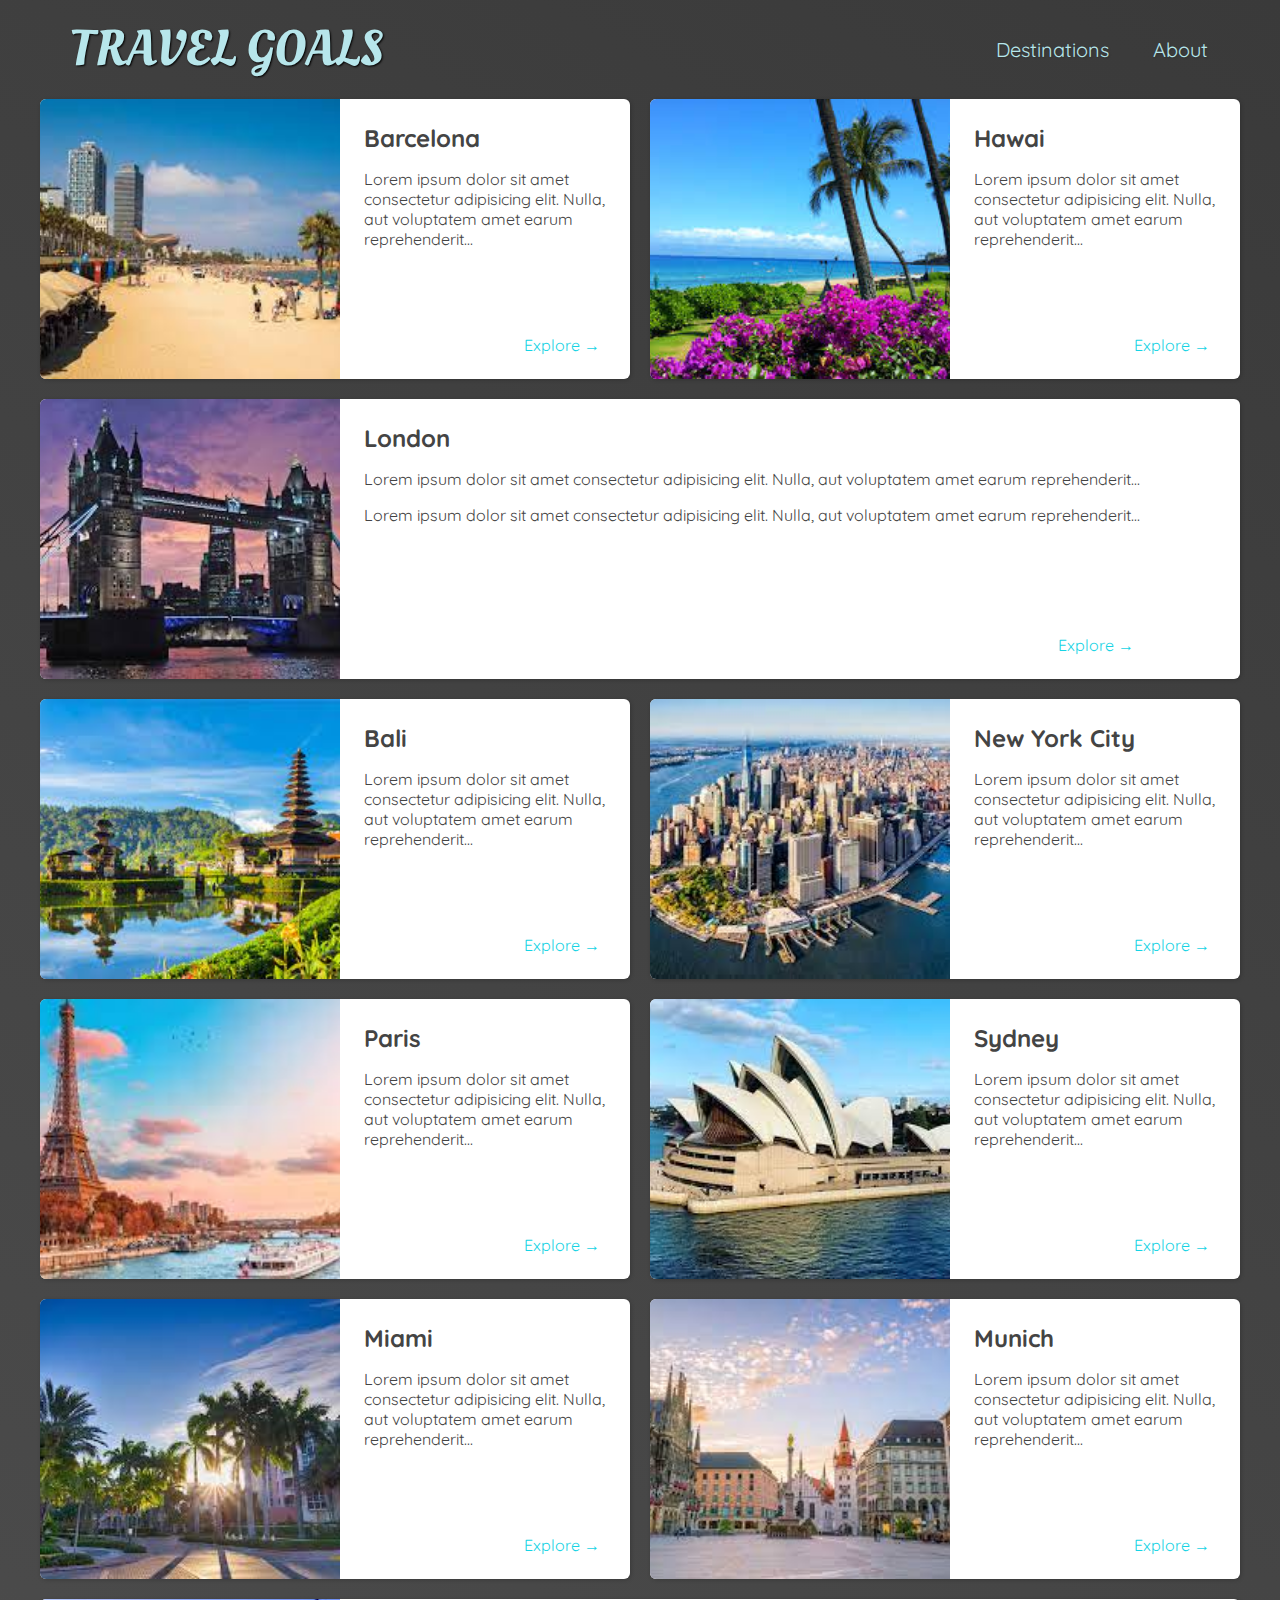
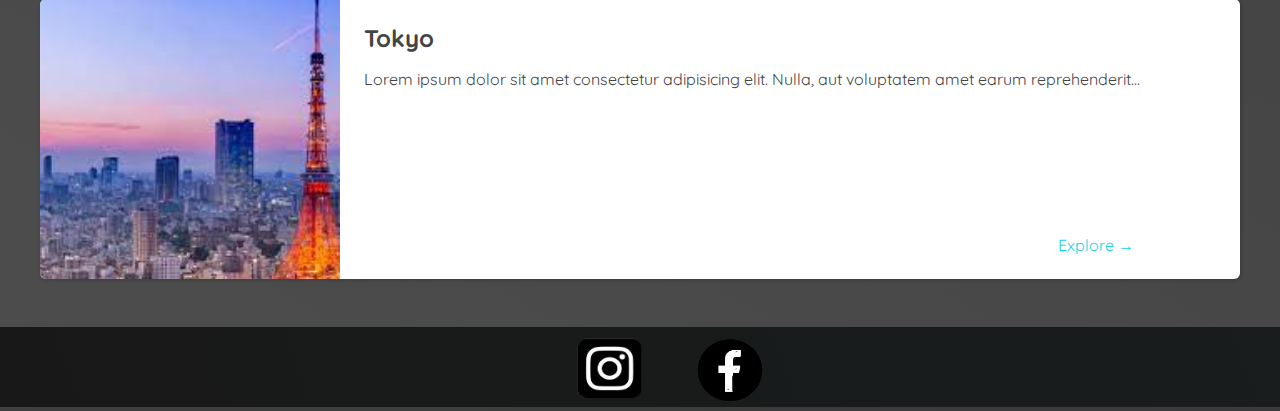
==== places.html @ 65692a7f "first commit" ====
<!DOCTYPE html>
<html lang="en">
<head>
    <meta charset="UTF-8">
    <meta http-equiv="X-UA-Compatible" content="IE=edge">
    <meta name="viewport" content="width=device-width, initial-scale=1.0">
    <link rel="preconnect" href="https://fonts.googleapis.com">
    <link rel="preconnect" href="https://fonts.gstatic.com" crossorigin>
    <link href="https://fonts.googleapis.com/css2?family=Raleway:wght@700&display=swap" rel="stylesheet">
    <link href="https://fonts.googleapis.com/css2?family=Oleo+Script:wght@700&display=swap" rel="stylesheet">
    <link href="https://fonts.googleapis.com/css2?family=Quicksand:wght@300&display=swap" rel="stylesheet">
    <link href="https://fonts.googleapis.com/css2?family=Quicksand:wght@500&display=swap" rel="stylesheet">
    <link rel="stylesheet" href="shared.css">
    <link rel="stylesheet" href="places.css">
    <title>Travel Goals</title>
</head>
<body>
    <header>
        <div id="page-logo">
            <a href="/index.html">Travel Goals</a>
        </div>
        <nav>
            <ul>
                <li><a href="/places.html">Destinations</a></li>
                <li><a href="">About</a></li>
            </ul>
        </nav>
    </header>
    <main>
        <ul>
            <li>
                <img src="images\places\barcelona spain.jpg" alt="City of Barcelona">
                <div class="item-content">
                    <div>
                        <h2>Barcelona</h2>
                    <p>
                        Lorem ipsum dolor sit amet consectetur adipisicing elit. Nulla, aut voluptatem amet earum reprehenderit...
                    </p>
                    </div>
                    
                    <div class="actions">
                        <a href="https://en.wikipedia.org/wiki/Barcelona">Explore &#x2192</a>
                    </div>
                </div>
                
            </li>
            <li>
                <img src="images\places\Hawaii.jpg" alt="Hawai View">
                <div class="item-content">
                    <div>
                        <h2>Hawai</h2>
                        <p>
                            Lorem ipsum dolor sit amet consectetur adipisicing elit. Nulla, aut voluptatem amet earum reprehenderit...
                        </p>
                    </div>
                    
                    <div class="actions">
                        <a href="https://en.wikipedia.org/wiki/Hawai">Explore &#x2192</a>
                    </div>
                </div>
                
            </li>
            <li>
                <img src="images\places\Lomdon.jpg" alt="London View">
                <div class="item-content">
                    <div>
                        <h2>London</h2>
                    <p>
                        Lorem ipsum dolor sit amet consectetur adipisicing elit. Nulla, aut voluptatem amet earum reprehenderit...
                    </p>
                    <p>
                        Lorem ipsum dolor sit amet consectetur adipisicing elit. Nulla, aut voluptatem amet earum reprehenderit...
                    </p>
                    </div>
                    
                    <div class="actions">
                        <a href="https://en.wikipedia.org/wiki/London">Explore &#x2192</a>
                    </div>
                </div>
                
            </li>
            <li>
                <img src="images\places\Bali.jpg" alt="Bali View">
                <div class="item-content">
                    <div>
                        <h2>Bali</h2>
                    <p>
                        Lorem ipsum dolor sit amet consectetur adipisicing elit. Nulla, aut voluptatem amet earum reprehenderit...
                    </p>
                    </div>
                    
                    <div class="actions">
                        <a href="https://en.wikipedia.org/wiki/Bali">Explore &#x2192</a>
                    </div>
                </div>
                
            </li>
            <li>
                <img src="images\places\Newyork city.jpg" alt="New York City">
                <div class="item-content">
                    <div>
                        <h2>New York City</h2>
                    <p>
                        Lorem ipsum dolor sit amet consectetur adipisicing elit. Nulla, aut voluptatem amet earum reprehenderit...
                    </p>
                    </div>
                    
                    <div class="actions">
                        <a href="https://en.wikipedia.org/wiki/New_York_City">Explore &#x2192</a>
                    </div>
                </div>
                
            </li>
            <li>
                <img src="images\places\Paris.jpg" alt="Paris View">
                <div class="item-content">
                    <div>
                        <h2>Paris</h2>
                    <p>
                        Lorem ipsum dolor sit amet consectetur adipisicing elit. Nulla, aut voluptatem amet earum reprehenderit...
                    </p>
                    </div>
                    
                    <div class="actions">
                        <a href="https://en.wikipedia.org/wiki/Paris">Explore &#x2192</a>
                    </div>
                </div>
                
            </li>
            <li>
                <img src="images\places\Sydney.jpg" alt="Sydney View">
                <div class="item-content">
                    <div>
                        <h2>Sydney</h2>
                    <p>
                        Lorem ipsum dolor sit amet consectetur adipisicing elit. Nulla, aut voluptatem amet earum reprehenderit...
                    </p>
                    </div>
                    
                    <div class="actions">
                        <a href="https://en.wikipedia.org/wiki/Sydney">Explore &#x2192</a>
                    </div>
                </div>
                
            </li>
            <li>
                <img src="images\places\miami usa.jpg" alt="Miami">
                <div class="item-content">
                    <div>
                        <h2>Miami</h2>
                    <p>
                        Lorem ipsum dolor sit amet consectetur adipisicing elit. Nulla, aut voluptatem amet earum reprehenderit...
                    </p>
                    </div>
                    
                    <div class="actions">
                        <a href="https://en.wikipedia.org/wiki/Miami">Explore &#x2192</a>
                    </div>
                </div>
                
            </li>
            <li>
                <img src="images\places\munich.jpg" alt="Munich">
                <div class="item-content">
                    <div>
                        <h2>Munich</h2>
                    <p>
                        Lorem ipsum dolor sit amet consectetur adipisicing elit. Nulla, aut voluptatem amet earum reprehenderit...
                    </p>
                    </div>
                    
                    <div class="actions">
                        <a href="https://en.wikipedia.org/wiki/Munich">Explore &#x2192</a>
                    </div>
                </div>
                
            </li>
            <li>
                <img src="images\places\Tokyo.jpg" alt="Tokyo">
                <div class="item-content">
                    <div>
                        <h2>Tokyo</h2>
                    <p>
                        Lorem ipsum dolor sit amet consectetur adipisicing elit. Nulla, aut voluptatem amet earum reprehenderit...
                    </p>
                    </div>
                    
                    <div class="actions">
                        <a href="https://en.wikipedia.org/wiki/Tokyo">Explore &#x2192</a>
                    </div>
                </div>
                
            </li>
        </ul>
    </main>
    <footer>
        <ul>
            <li id="insta">
                <a href="https://www.instagram.com">
                    <img src="\images\icons\instalogo.png" alt="Instagram logo">
                </a>
            </li>
            <li id="facebook">
                <a href="https://www.facebook.com">
                    <img src="\images\icons\facebooklogo.png" alt="Facebook logo">
                </a>
            </li>
        </ul>
    </footer>
</body>
</html>
---- shared.css ----
body{
    font-family: "Quicksand", sans-serif;
    margin:0;
}
ul{
    list-style: none;
    margin:0;
    padding:0;
}
header{
    display: flex;
    justify-content: space-between;
    align-items: center;
    padding: 15px 60px;
    position: absolute;
    width: 100%;
    box-sizing:border-box;
}
#page-logo a{
    padding: 10px;
    font-family: "Oleo Script", sans-serif;
    color: rgb(245,243,160);
    font-size: 50px;
    text-decoration: none;
    text-transform: uppercase;
    text-shadow: 1px 1px 2px rgb(0,0,0);
}

header ul{
    display: flex;

}
header li{
    margin-left: 20px; 
}
header li a{
    text-decoration: none;
}
header a{
    color:rgb(255,251,0);
    text-decoration: none;
    font-size: 20px;
    padding: 12px;
    text-shadow: 1px 1px 2px rgba(0,0,0,0.2);
    border-radius: 6px;;
}
header nav a:hover{
    color: rgb(77, 77, 77);
    background-color: rgb(255, 251, 0);
}
footer{
    background: linear-gradient(70deg, rgb(24, 24, 24), rgb(25, 29, 29));
}
footer ul{
    display: flex;
    justify-content: center;
    align-items: center;
}
#insta{
    width: 80px;
    height: 80px;
    margin: 0 50px;
}
#facebook{
    margin-top: 8px;
    width: 70px;
    height: 70px;
}
footer img{
    width: 100%;
    height: 100%;
}
---- places.css ----
body{
    background: linear-gradient(30deg, rgb(77,77,77), rgb(58,58,58));
    color: rgb(68,68,68);
}
#page-logo a{
    color: rgb(183,230,235);
}
header{
    position: static;
}
header a{
    color: rgb(183,230,235);
}
header nav a:hover{
    background-color: rgb(183,230,235);
    color: rgb(59,59,59);
}
main ul{
    width: 1200px;
    margin: 0 auto 48px auto;
    display: grid;
    grid-template-columns: 1fr 1fr;
    gap: 20px 20px;
}
li:nth-of-type(3){
    grid-column: 1 / span 2;
}
li:nth-of-type(10){
    grid-column: 1 / span 2;
}
main li{
    display: flex;
    background-color: white;
    box-shadow: 1px 1px 4px rgba(0,0,0,0.2);
    border-radius: 6px;
    overflow: hidden;
}
main li img{
    width: 300px;
    height: 280px;
    object-fit: cover;
}
.item-content{
    padding: 24px;
    display: flex;
    flex-direction: column;
    justify-content: space-between;
}
.item-content h2{
    margin: 0px;
}
.actions{
    text-align: right;
}
.actions a{
    text-decoration: none;
    padding: 6px;
    color: rgb(22,211,228);
    border-radius: 5px;
}
.actions a:hover{
    background-color: rgb(235,253,255);
}
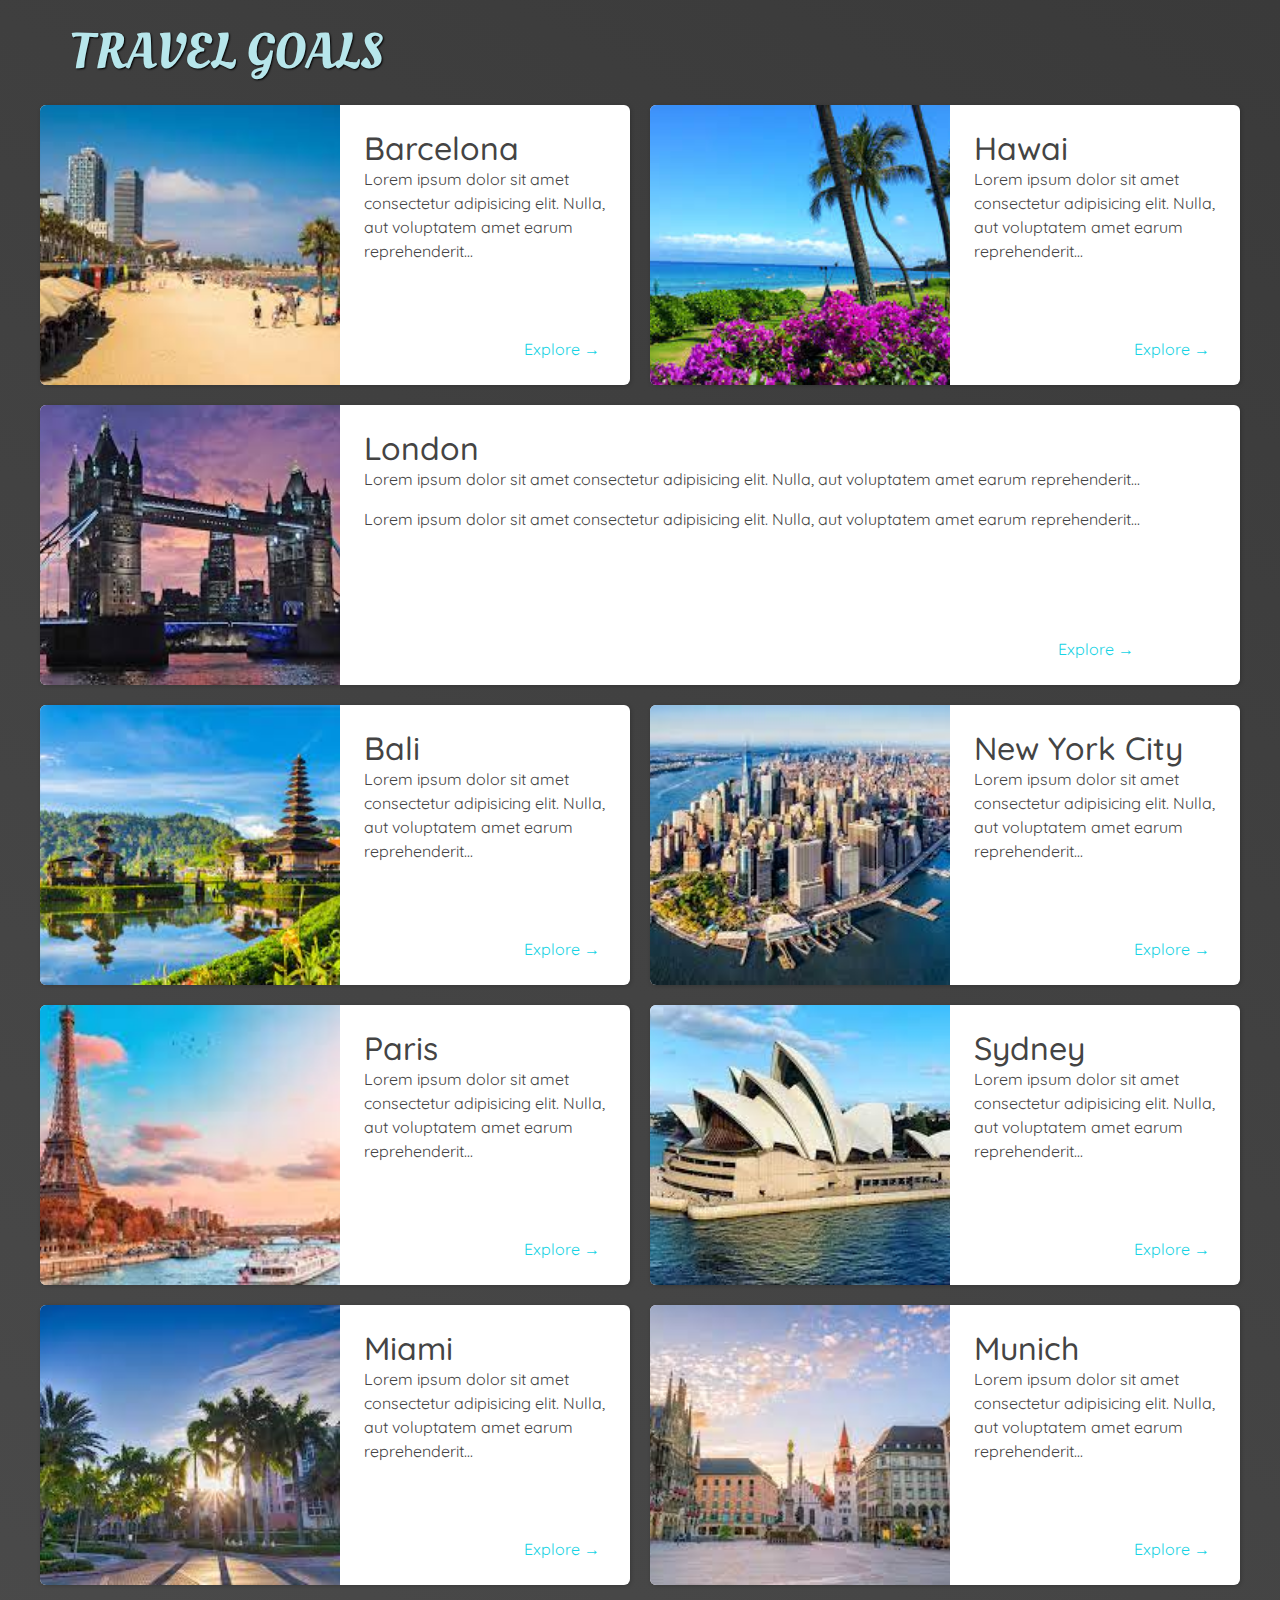
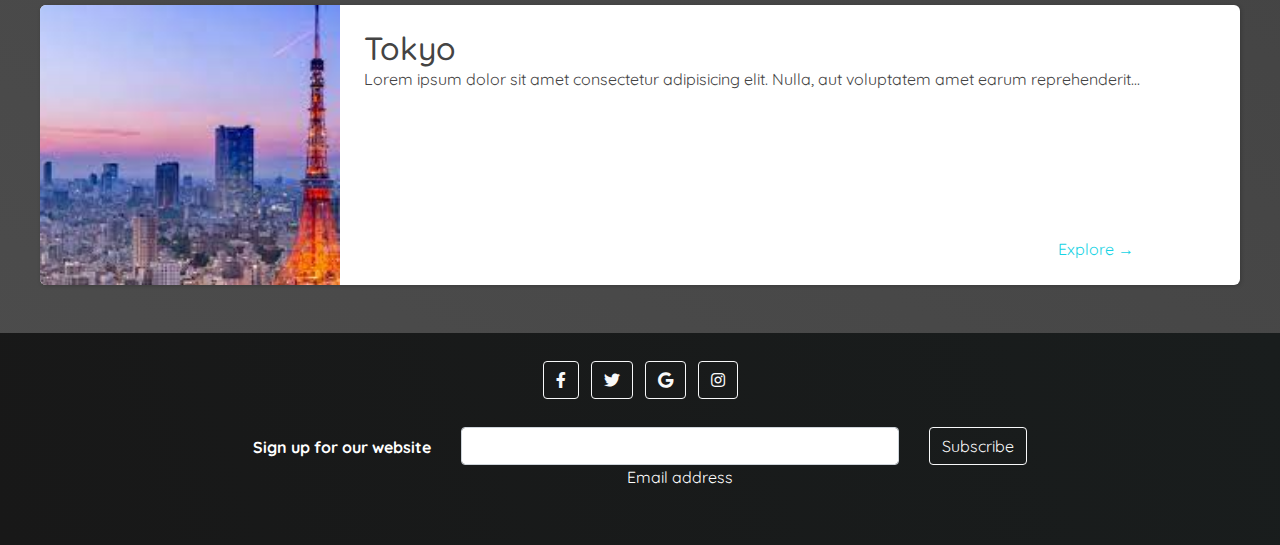
==== commit 579ac374: "My commit" ====
--- a/places.html
+++ b/places.html
@@ -10,6 +10,8 @@
     <link href="https://fonts.googleapis.com/css2?family=Oleo+Script:wght@700&display=swap" rel="stylesheet">
     <link href="https://fonts.googleapis.com/css2?family=Quicksand:wght@300&display=swap" rel="stylesheet">
     <link href="https://fonts.googleapis.com/css2?family=Quicksand:wght@500&display=swap" rel="stylesheet">
+    <link rel="stylesheet" href="https://stackpath.bootstrapcdn.com/bootstrap/4.3.1/css/bootstrap.min.css">
+    <link rel="stylesheet" href="https://cdnjs.cloudflare.com/ajax/libs/font-awesome/5.15.3/css/all.min.css">
     <link rel="stylesheet" href="shared.css">
     <link rel="stylesheet" href="places.css">
     <title>Travel Goals</title>
@@ -19,12 +21,6 @@
         <div id="page-logo">
             <a href="/index.html">Travel Goals</a>
         </div>
-        <nav>
-            <ul>
-                <li><a href="/places.html">Destinations</a></li>
-                <li><a href="">About</a></li>
-            </ul>
-        </nav>
     </header>
     <main>
         <ul>
@@ -193,19 +189,45 @@
             </li>
         </ul>
     </main>
-    <footer>
-        <ul>
-            <li id="insta">
-                <a href="https://www.instagram.com">
-                    <img src="\images\icons\instalogo.png" alt="Instagram logo">
-                </a>
-            </li>
-            <li id="facebook">
-                <a href="https://www.facebook.com">
-                    <img src="\images\icons\facebooklogo.png" alt="Facebook logo">
-                </a>
-            </li>
-        </ul>
-    </footer>
+    <footer class="bg-dark text-center text-white" id="footer">
+        <div class="container p-4">
+          <section class="mb-4">
+            <a class="btn btn-outline-light btn-floating m-1" href="https://www.facebook.com/" role="button"
+              ><i class="fab fa-facebook-f"></i
+            ></a>
+            <a class="btn btn-outline-light btn-floating m-1" href="https://www.twitter.com/" role="button"
+              ><i class="fab fa-twitter"></i
+            ></a>
+            <a class="btn btn-outline-light btn-floating m-1" href="https://www.google.com/" role="button"
+              ><i class="fab fa-google"></i
+            ></a>
+            <a class="btn btn-outline-light btn-floating m-1" href="https://www.instagram.com/" role="button"
+              ><i class="fab fa-instagram"></i
+            ></a>
+          </section>
+          <section class="">
+            <form action="">
+              <div class="row d-flex justify-content-center">
+                <div class="col-auto">
+                  <p class="pt-2">
+                    <strong>Sign up for our website</strong>
+                  </p>
+                </div>
+                <div class="col-md-5 col-12">
+                  <div class="form-outline form-white mb-4">
+                    <input type="email" id="form5Example21" class="form-control" />
+                    <label class="form-label" for="form5Example21">Email address</label>
+                  </div>
+                </div>
+                <div class="col-auto">
+                  <button type="submit" class="btn btn-outline-light mb-4">
+                    Subscribe
+                  </button>
+                </div>
+              </div>
+            </form>
+          </section>
+        </div>
+      </footer>
 </body>
 </html>